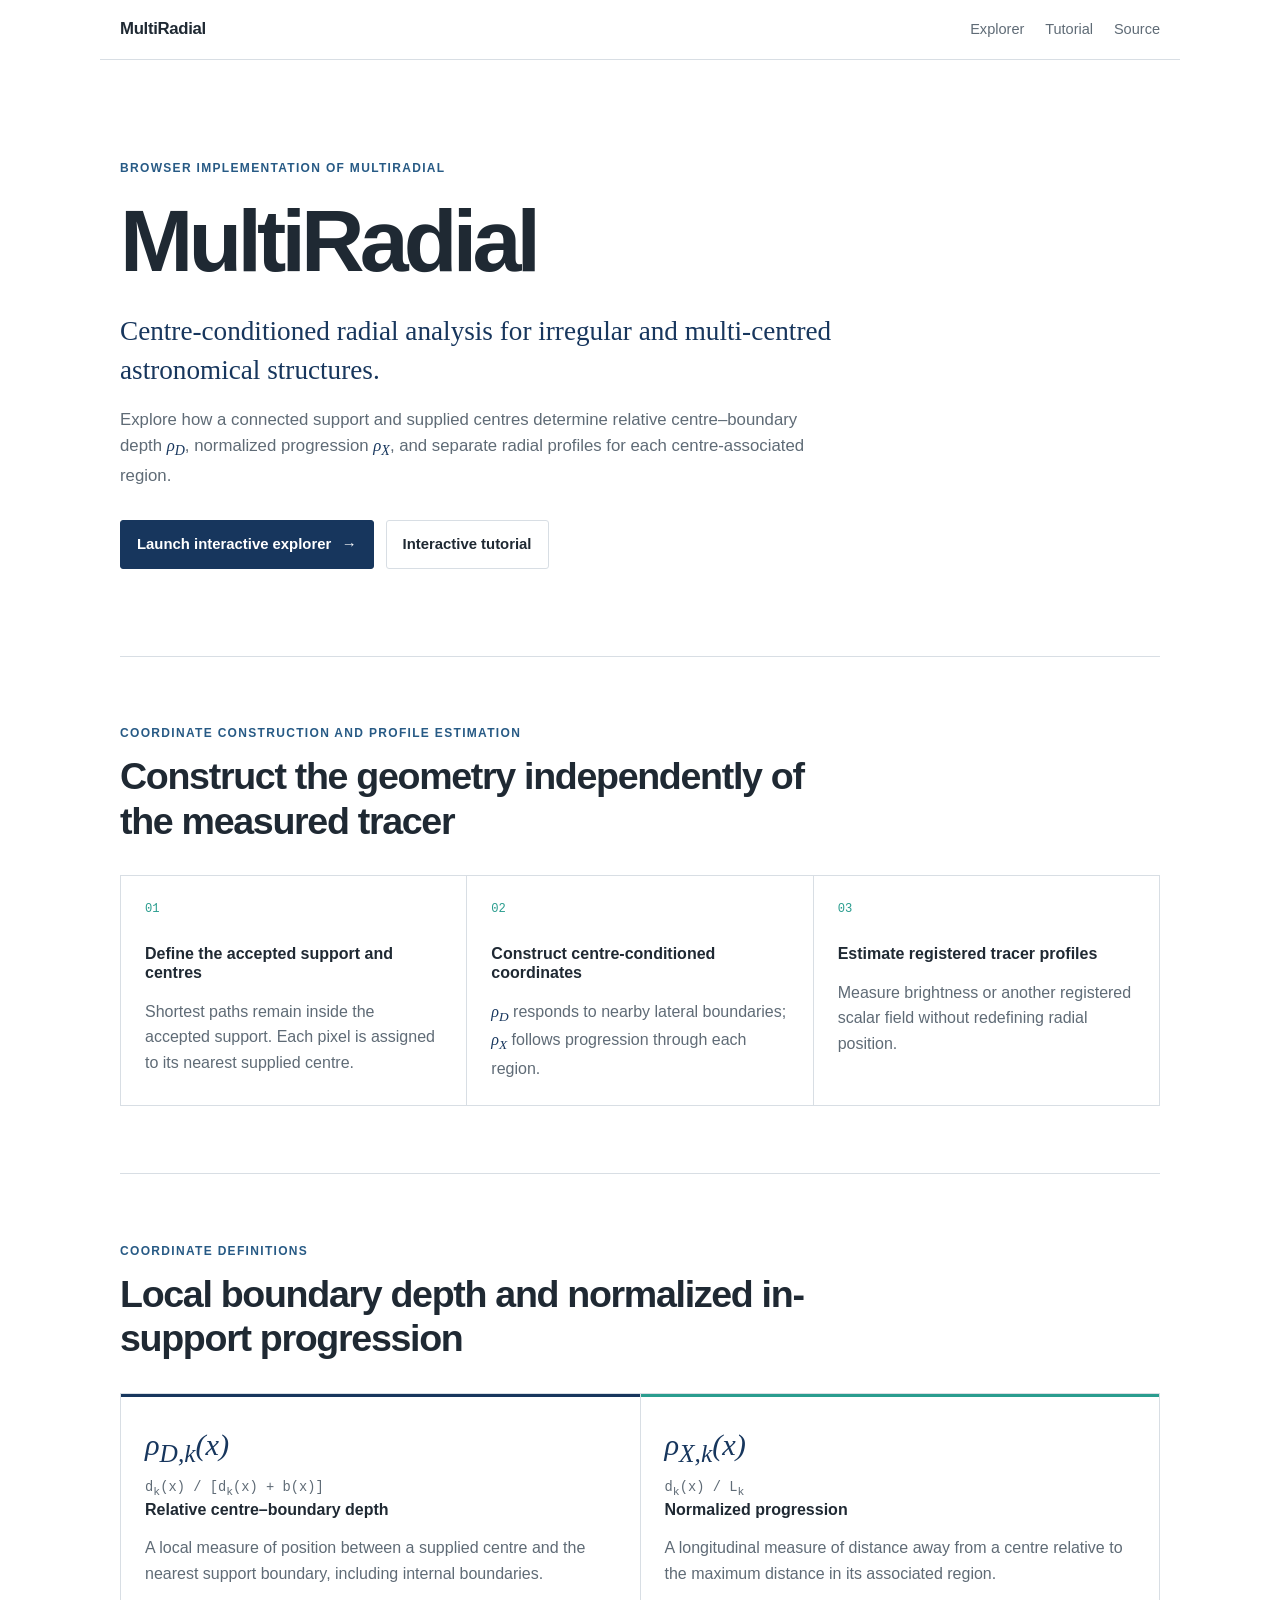
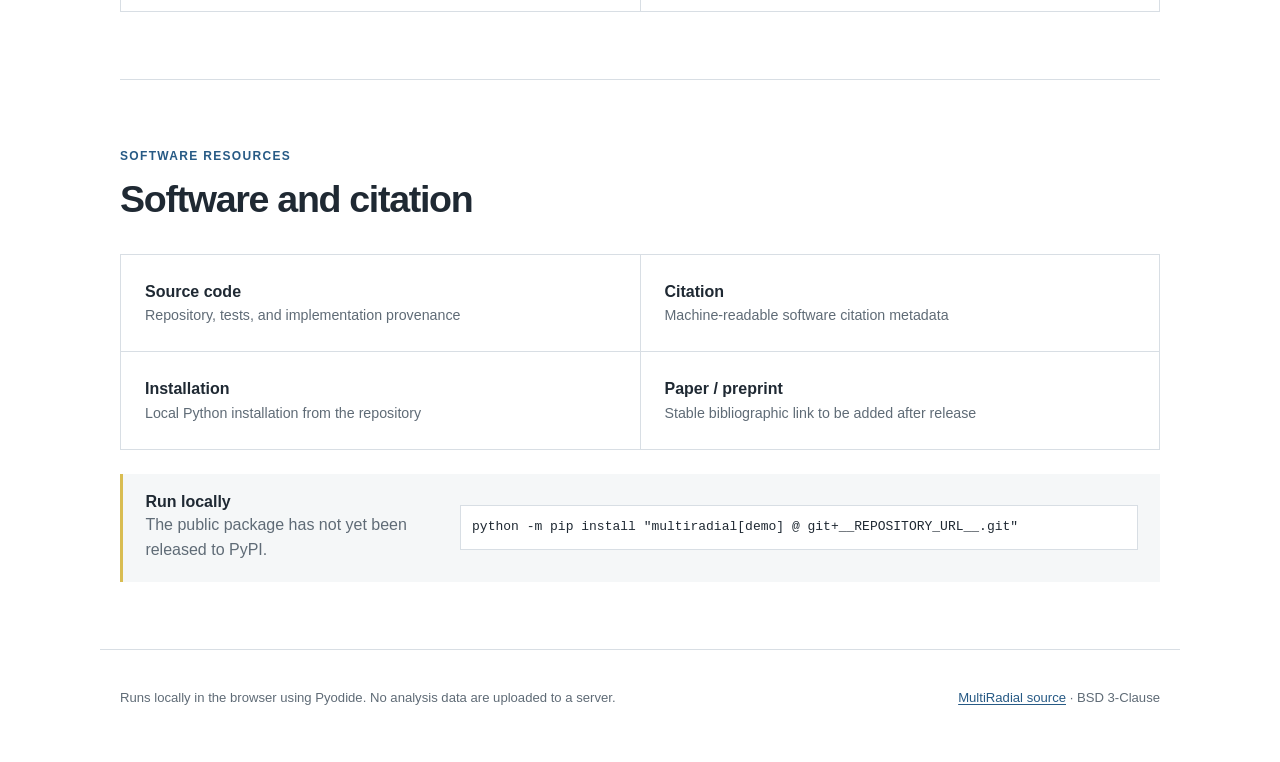
==== web/index.html @ e8181fa6 "Initial MultiRadial browser release" ====
<!doctype html>
<html lang="en">
<head>
  <meta charset="utf-8">
  <meta name="viewport" content="width=device-width, initial-scale=1">
  <meta name="description" content="Interactive browser demonstration of MultiRadial centre-conditioned radial analysis.">
  <link rel="canonical" href="__PAGES_URL__">
  <link rel="stylesheet" href="./assets/site.css">
  <title>MultiRadial — browser demonstration</title>
</head>
<body>
  <header class="site-header">
    <a class="wordmark" href="./" aria-label="MultiRadial home">MultiRadial</a>
    <nav aria-label="Primary navigation">
      <a href="./explorer/">Explorer</a>
      <a href="./tutorial/">Tutorial</a>
      <a href="__REPOSITORY_URL__">Source</a>
    </nav>
  </header>

  <main>
    <section class="intro" aria-labelledby="page-title">
      <p class="eyebrow">Browser implementation of MultiRadial</p>
      <h1 id="page-title">MultiRadial</h1>
      <p class="tagline">Centre-conditioned radial analysis for irregular and multi-centred astronomical structures.</p>
      <p class="lead">
        Explore how a connected support and supplied centres determine relative
        centre–boundary depth <span class="math">ρ<sub>D</sub></span>, normalized
        progression <span class="math">ρ<sub>X</sub></span>, and separate radial
        profiles for each centre-associated region.
      </p>
      <div class="actions">
        <a class="button primary" href="./explorer/">Launch interactive explorer <span aria-hidden="true">→</span></a>
        <a class="button secondary" href="./tutorial/">Interactive tutorial</a>
      </div>
    </section>

    <section class="method" aria-labelledby="method-title">
      <div class="section-heading">
        <p class="eyebrow">Coordinate construction and profile estimation</p>
        <h2 id="method-title">Construct the geometry independently of the measured tracer</h2>
      </div>
      <div class="method-grid">
        <article>
          <span class="step">01</span>
          <h3>Define the accepted support and centres</h3>
          <p>Shortest paths remain inside the accepted support. Each pixel is assigned to its nearest supplied centre.</p>
        </article>
        <article>
          <span class="step">02</span>
          <h3>Construct centre-conditioned coordinates</h3>
          <p><span class="math">ρ<sub>D</sub></span> responds to nearby lateral boundaries; <span class="math">ρ<sub>X</sub></span> follows progression through each region.</p>
        </article>
        <article>
          <span class="step">03</span>
          <h3>Estimate registered tracer profiles</h3>
          <p>Measure brightness or another registered scalar field without redefining radial position.</p>
        </article>
      </div>
    </section>

    <section class="coordinates" aria-labelledby="coordinates-title">
      <div class="section-heading">
        <p class="eyebrow">Coordinate definitions</p>
        <h2 id="coordinates-title">Local boundary depth and normalized in-support progression</h2>
      </div>
      <div class="coordinate-grid">
        <article class="coordinate-card">
          <p class="symbol">ρ<sub>D,k</sub>(x)</p>
          <p class="equation">d<sub>k</sub>(x) / [d<sub>k</sub>(x) + b(x)]</p>
          <h3>Relative centre–boundary depth</h3>
          <p>A local measure of position between a supplied centre and the nearest support boundary, including internal boundaries.</p>
        </article>
        <article class="coordinate-card">
          <p class="symbol">ρ<sub>X,k</sub>(x)</p>
          <p class="equation">d<sub>k</sub>(x) / L<sub>k</sub></p>
          <h3>Normalized progression</h3>
          <p>A longitudinal measure of distance away from a centre relative to the maximum distance in its associated region.</p>
        </article>
      </div>
    </section>

    <section class="resources" aria-labelledby="resources-title">
      <div class="section-heading">
        <p class="eyebrow">Software resources</p>
        <h2 id="resources-title">Software and citation</h2>
      </div>
      <div class="resource-grid">
        <a href="__REPOSITORY_URL__"><strong>Source code</strong><span>Repository, tests, and implementation provenance</span></a>
        <a href="./CITATION.cff"><strong>Citation</strong><span>Machine-readable software citation metadata</span></a>
        <a href="#installation"><strong>Installation</strong><span>Local Python installation from the repository</span></a>
        <div id="paper" class="placeholder"><strong>Paper / preprint</strong><span>Stable bibliographic link to be added after release</span></div>
      </div>
      <div id="installation" class="install-block">
        <div>
          <h3>Run locally</h3>
          <p>The public package has not yet been released to PyPI.</p>
        </div>
        <code>python -m pip install "multiradial[demo] @ git+__REPOSITORY_URL__.git"</code>
      </div>
    </section>
  </main>

  <footer>
    <p>Runs locally in the browser using Pyodide. No analysis data are uploaded to a server.</p>
    <p><a href="__REPOSITORY_URL__">MultiRadial source</a> · BSD 3-Clause</p>
  </footer>
</body>
</html>
---- web/assets/site.css ----
:root {
  color-scheme: light;
  --ink: #1f2933;
  --muted: #5f6b76;
  --line: #d8dee4;
  --paper: #ffffff;
  --wash: #f5f7f8;
  --navy: #17365d;
  --blue: #275a85;
  --teal: #2a9d8f;
  --gold: #d9bd52;
  --max: 1080px;
}

* { box-sizing: border-box; }

html { scroll-behavior: smooth; }

body {
  background: var(--paper);
  color: var(--ink);
  font-family: Inter, ui-sans-serif, -apple-system, BlinkMacSystemFont, "Segoe UI", sans-serif;
  line-height: 1.6;
  margin: 0;
  text-rendering: optimizeLegibility;
}

a { color: var(--blue); text-decoration-thickness: 1px; text-underline-offset: 0.18em; }
a:hover { color: var(--navy); }

.site-header {
  align-items: center;
  border-bottom: 1px solid var(--line);
  display: flex;
  justify-content: space-between;
  margin: 0 auto;
  max-width: var(--max);
  padding: 1rem 1.25rem;
}

.wordmark {
  color: var(--ink);
  font-size: 1.05rem;
  font-weight: 720;
  letter-spacing: -0.02em;
  text-decoration: none;
}

nav { display: flex; gap: 1.3rem; }
nav a { color: var(--muted); font-size: 0.91rem; text-decoration: none; }

main { margin: 0 auto; max-width: var(--max); padding: 0 1.25rem; }

.intro { max-width: 790px; padding: 6.2rem 0 5.4rem; }
.eyebrow {
  color: var(--blue);
  font-size: 0.75rem;
  font-weight: 720;
  letter-spacing: 0.11em;
  margin: 0 0 0.7rem;
  text-transform: uppercase;
}

h1, h2, h3 { line-height: 1.18; }
h1 { font-size: clamp(3rem, 8vw, 5.5rem); letter-spacing: -0.055em; margin: 0; }
h2 { font-size: clamp(1.7rem, 4vw, 2.35rem); letter-spacing: -0.035em; margin: 0; }
h3 { font-size: 1rem; margin: 0 0 0.45rem; }

.tagline {
  color: var(--navy);
  font-family: Georgia, "Times New Roman", serif;
  font-size: clamp(1.25rem, 2.5vw, 1.7rem);
  line-height: 1.42;
  margin: 1.2rem 0 1rem;
}

.lead { color: var(--muted); font-size: 1.05rem; max-width: 720px; }
.math { color: var(--navy); font-family: Georgia, "Times New Roman", serif; font-style: italic; }

.actions { display: flex; flex-wrap: wrap; gap: 0.75rem; margin-top: 1.9rem; }
.button {
  border: 1px solid var(--line);
  border-radius: 3px;
  display: inline-flex;
  font-size: 0.93rem;
  font-weight: 660;
  gap: 0.65rem;
  padding: 0.72rem 1rem;
  text-decoration: none;
}
.button.primary { background: var(--navy); border-color: var(--navy); color: white; }
.button.primary:hover { background: var(--blue); border-color: var(--blue); }
.button.secondary { background: var(--paper); color: var(--ink); }

.method, .coordinates, .resources { border-top: 1px solid var(--line); padding: 4.2rem 0; }
.section-heading { margin-bottom: 2rem; max-width: 720px; }

.method-grid, .coordinate-grid, .resource-grid { display: grid; gap: 1px; background: var(--line); border: 1px solid var(--line); }
.method-grid { grid-template-columns: repeat(3, 1fr); }
.coordinate-grid { grid-template-columns: repeat(2, 1fr); }
.resource-grid { grid-template-columns: repeat(2, 1fr); }

.method-grid article, .coordinate-card, .resource-grid > * {
  background: var(--paper);
  padding: 1.5rem;
}

.method-grid p, .coordinate-card p, .resource-grid span, .install-block p { color: var(--muted); margin-bottom: 0; }
.step { color: var(--teal); display: block; font-family: ui-monospace, monospace; font-size: 0.76rem; margin-bottom: 1.6rem; }

.coordinate-card { border-top: 3px solid var(--navy); }
.coordinate-card + .coordinate-card { border-top-color: var(--teal); }
.symbol { color: var(--navy) !important; font-family: Georgia, serif; font-size: 1.9rem; font-style: italic; margin: 0; }
.equation { font-family: ui-monospace, "SFMono-Regular", Consolas, monospace; font-size: 0.86rem; margin: 0.2rem 0 1.3rem; }

.resource-grid > a { display: flex; flex-direction: column; text-decoration: none; }
.resource-grid strong, .placeholder strong { color: var(--ink); }
.resource-grid span { font-size: 0.89rem; }
.placeholder { display: flex; flex-direction: column; }

.install-block {
  align-items: center;
  background: var(--wash);
  border-left: 3px solid var(--gold);
  display: grid;
  gap: 1.5rem;
  grid-template-columns: minmax(170px, 0.6fr) 1.4fr;
  margin-top: 1.5rem;
  padding: 1.2rem 1.4rem;
}
.install-block h3, .install-block p { margin: 0; }
.install-block code { background: var(--paper); border: 1px solid var(--line); overflow-x: auto; padding: 0.7rem; white-space: nowrap; }

footer {
  border-top: 1px solid var(--line);
  color: var(--muted);
  display: flex;
  font-size: 0.82rem;
  justify-content: space-between;
  margin: 0 auto;
  max-width: var(--max);
  padding: 1.5rem 1.25rem 2.5rem;
}

@media (max-width: 720px) {
  .site-header { align-items: flex-start; }
  nav { gap: 0.75rem; }
  nav a:nth-child(3) { display: none; }
  .intro { padding: 4rem 0 3.5rem; }
  .method, .coordinates, .resources { padding: 3.2rem 0; }
  .method-grid, .coordinate-grid, .resource-grid { grid-template-columns: 1fr; }
  .install-block { grid-template-columns: 1fr; }
  footer { display: block; }
}

@media (prefers-reduced-motion: reduce) {
  html { scroll-behavior: auto; }
}
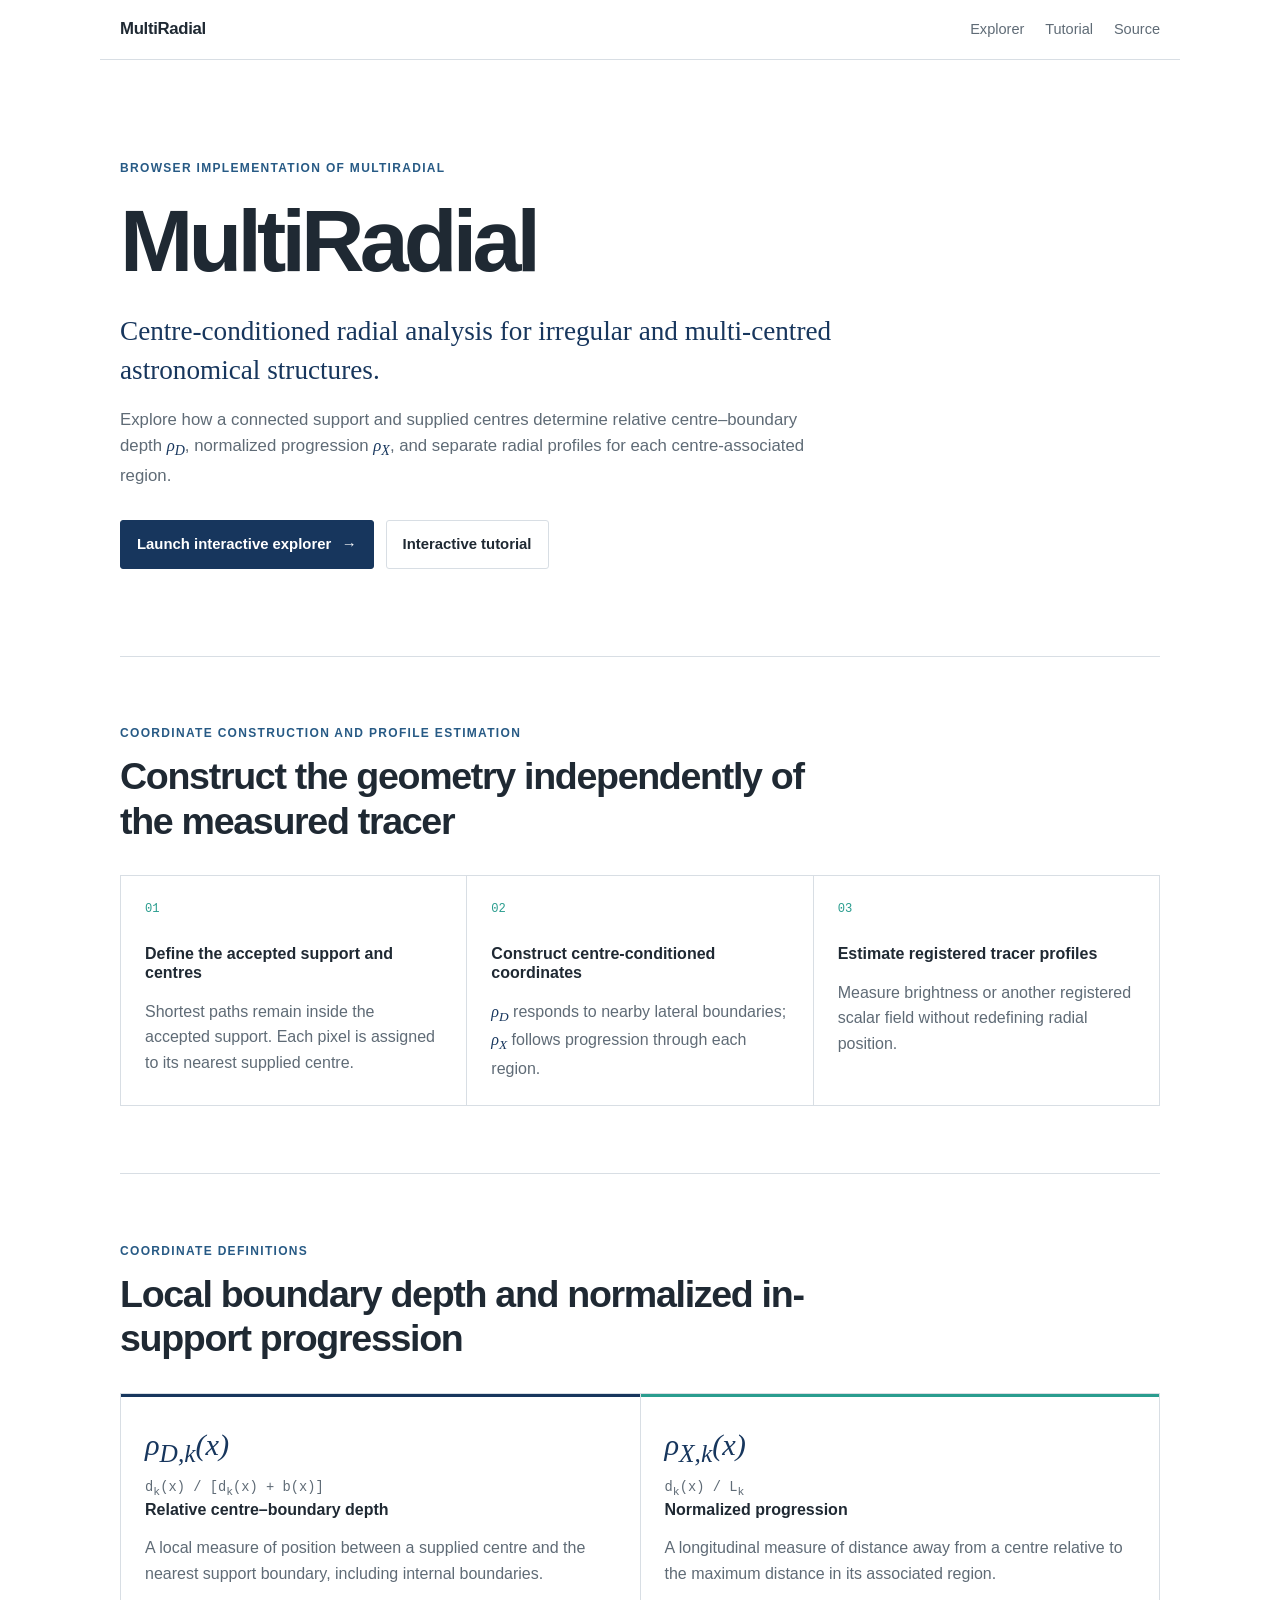
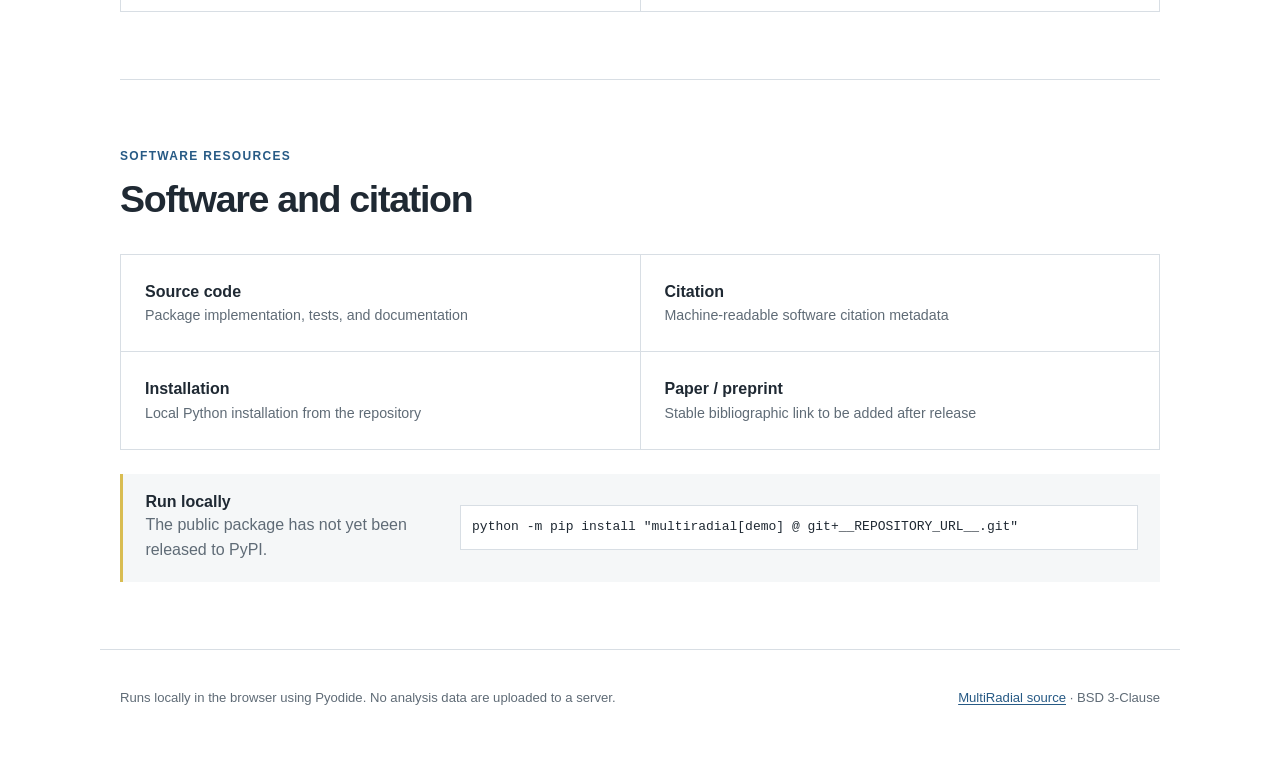
==== commit 86128dbf: "Clarify public documentation language" ====
--- a/web/index.html
+++ b/web/index.html
@@ -86,7 +86,7 @@
         <h2 id="resources-title">Software and citation</h2>
       </div>
       <div class="resource-grid">
-        <a href="__REPOSITORY_URL__"><strong>Source code</strong><span>Repository, tests, and implementation provenance</span></a>
+        <a href="__REPOSITORY_URL__"><strong>Source code</strong><span>Package implementation, tests, and documentation</span></a>
         <a href="./CITATION.cff"><strong>Citation</strong><span>Machine-readable software citation metadata</span></a>
         <a href="#installation"><strong>Installation</strong><span>Local Python installation from the repository</span></a>
         <div id="paper" class="placeholder"><strong>Paper / preprint</strong><span>Stable bibliographic link to be added after release</span></div>
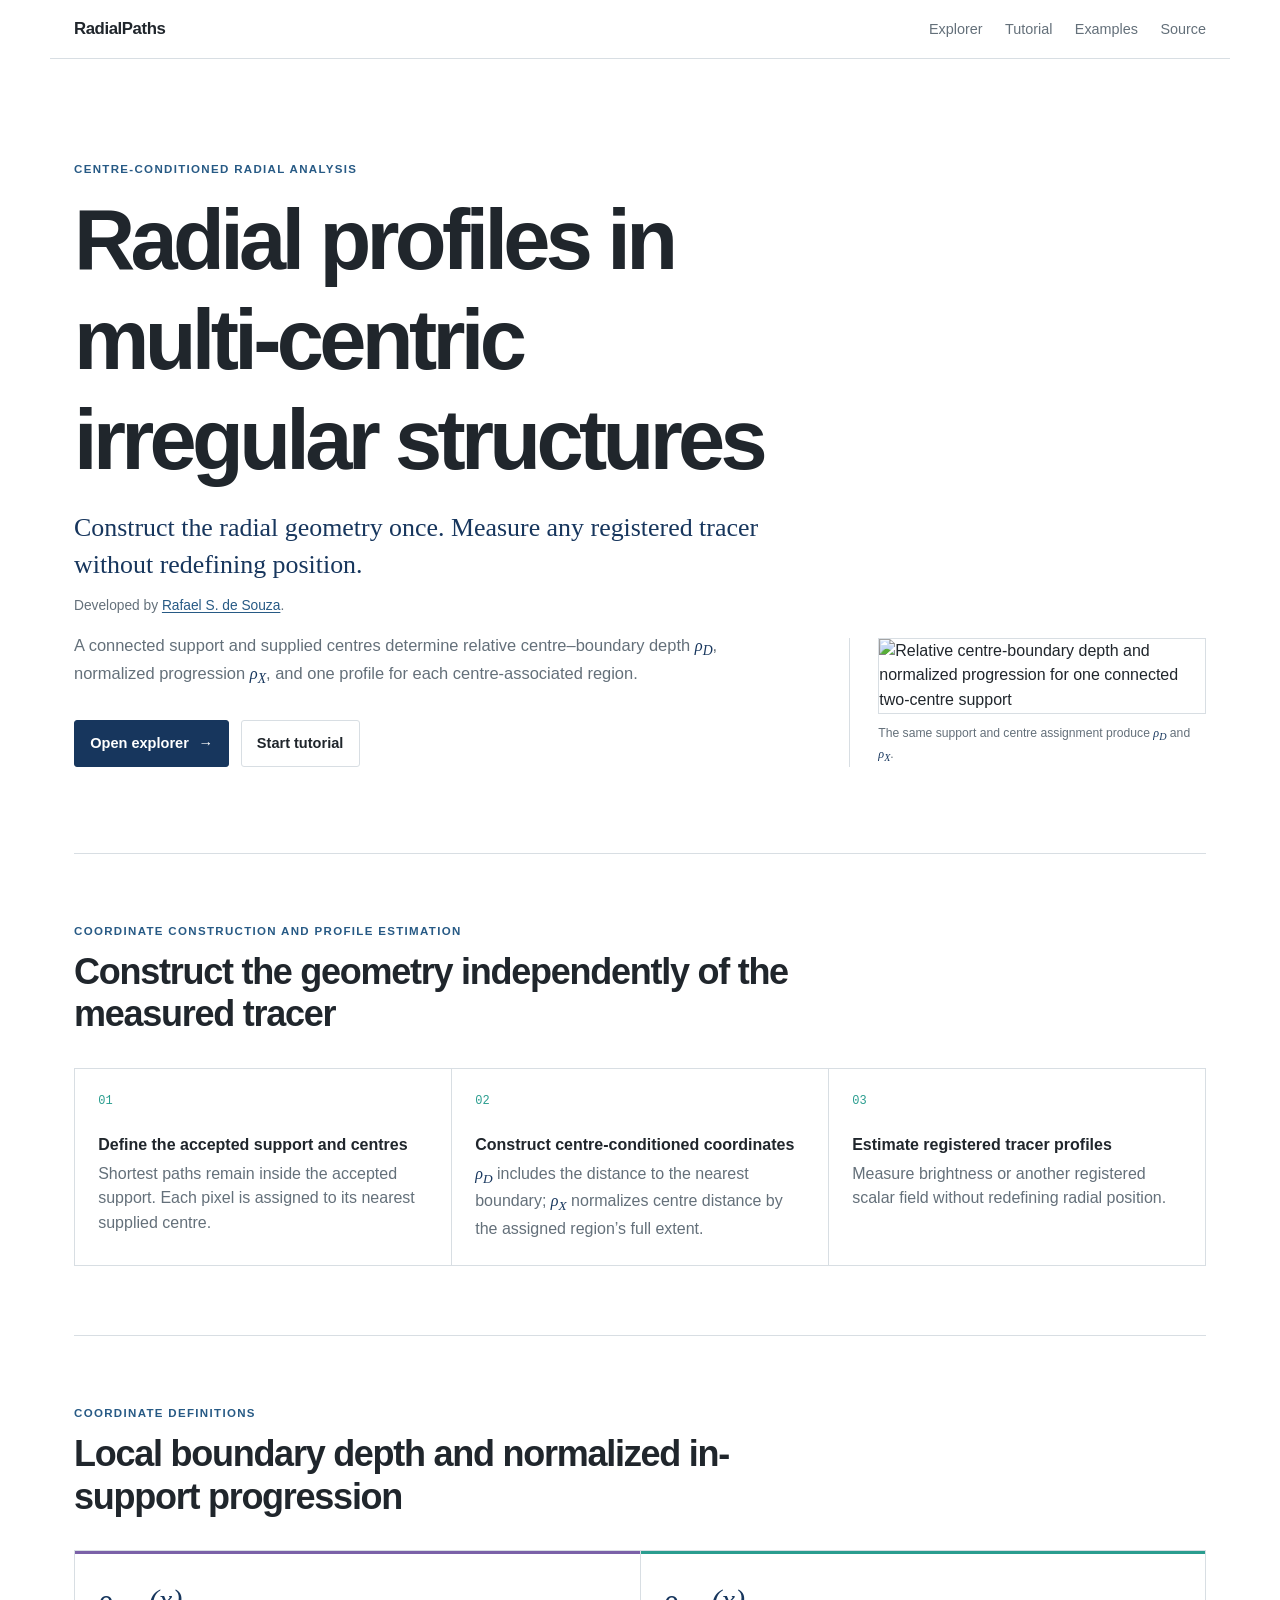
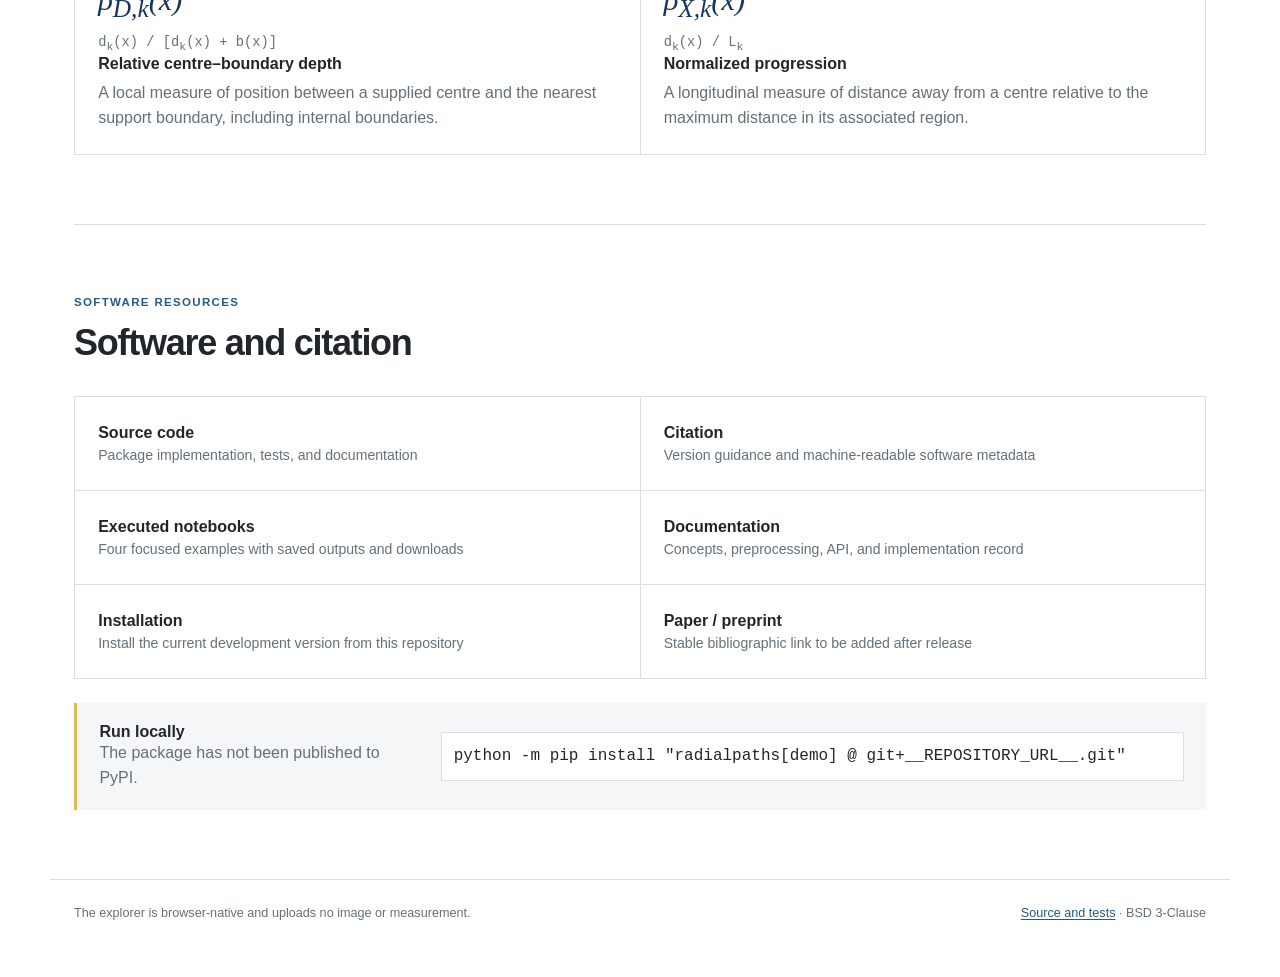
==== commit 8882b791: ":-)" ====
--- a/web/index.html
+++ b/web/index.html
@@ -3,36 +3,48 @@
 <head>
   <meta charset="utf-8">
   <meta name="viewport" content="width=device-width, initial-scale=1">
-  <meta name="description" content="Interactive browser demonstration of MultiRadial centre-conditioned radial analysis.">
+  <meta name="description" content="RadialPaths constructs centre-conditioned radial coordinates inside irregular astronomical supports.">
   <link rel="canonical" href="__PAGES_URL__">
   <link rel="stylesheet" href="./assets/site.css">
-  <title>MultiRadial — browser demonstration</title>
+  <title>RadialPaths — radial profiles in multi-centric irregular structures</title>
 </head>
 <body>
   <header class="site-header">
-    <a class="wordmark" href="./" aria-label="MultiRadial home">MultiRadial</a>
+    <a class="wordmark" href="./" aria-label="RadialPaths home">RadialPaths</a>
     <nav aria-label="Primary navigation">
       <a href="./explorer/">Explorer</a>
       <a href="./tutorial/">Tutorial</a>
+      <a href="./examples/">Examples</a>
       <a href="__REPOSITORY_URL__">Source</a>
     </nav>
   </header>
 
   <main>
     <section class="intro" aria-labelledby="page-title">
-      <p class="eyebrow">Browser implementation of MultiRadial</p>
-      <h1 id="page-title">MultiRadial</h1>
-      <p class="tagline">Centre-conditioned radial analysis for irregular and multi-centred astronomical structures.</p>
-      <p class="lead">
-        Explore how a connected support and supplied centres determine relative
-        centre–boundary depth <span class="math">ρ<sub>D</sub></span>, normalized
-        progression <span class="math">ρ<sub>X</sub></span>, and separate radial
-        profiles for each centre-associated region.
-      </p>
-      <div class="actions">
-        <a class="button primary" href="./explorer/">Launch interactive explorer <span aria-hidden="true">→</span></a>
-        <a class="button secondary" href="./tutorial/">Interactive tutorial</a>
+      <div class="intro-copy">
+        <p class="eyebrow">Centre-conditioned radial analysis</p>
+        <h1 id="page-title">Radial profiles in multi-centric irregular structures</h1>
+        <p class="tagline">Construct the radial geometry once. Measure any registered tracer without redefining position.</p>
+        <p class="byline">Developed by <a href="https://rafaelsdesouza.com.br/">Rafael S. de Souza</a>.</p>
+        <p class="lead">
+          A connected support and supplied centres determine relative
+          centre–boundary depth <span class="math">ρ<sub>D</sub></span>, normalized
+          progression <span class="math">ρ<sub>X</sub></span>, and one profile for
+          each centre-associated region.
+        </p>
+        <div class="actions">
+          <a class="button primary" href="./explorer/">Open explorer <span aria-hidden="true">→</span></a>
+          <a class="button secondary" href="./tutorial/">Start tutorial</a>
+        </div>
       </div>
+      <figure class="hero-visual">
+        <img src="./tutorial/assets/07_final_geometry.png" alt="Relative centre-boundary depth and normalized progression for one connected two-centre support">
+        <figcaption>
+          The same support and centre assignment produce
+          <span class="math">ρ<sub>D</sub></span> and
+          <span class="math">ρ<sub>X</sub></span>.
+        </figcaption>
+      </figure>
     </section>
 
     <section class="method" aria-labelledby="method-title">
@@ -49,7 +61,7 @@
         <article>
           <span class="step">02</span>
           <h3>Construct centre-conditioned coordinates</h3>
-          <p><span class="math">ρ<sub>D</sub></span> responds to nearby lateral boundaries; <span class="math">ρ<sub>X</sub></span> follows progression through each region.</p>
+          <p><span class="math">ρ<sub>D</sub></span> includes the distance to the nearest boundary; <span class="math">ρ<sub>X</sub></span> normalizes centre distance by the assigned region’s full extent.</p>
         </article>
         <article>
           <span class="step">03</span>
@@ -87,23 +99,25 @@
       </div>
       <div class="resource-grid">
         <a href="__REPOSITORY_URL__"><strong>Source code</strong><span>Package implementation, tests, and documentation</span></a>
-        <a href="./CITATION.cff"><strong>Citation</strong><span>Machine-readable software citation metadata</span></a>
-        <a href="#installation"><strong>Installation</strong><span>Local Python installation from the repository</span></a>
+        <a href="./citation/"><strong>Citation</strong><span>Version guidance and machine-readable software metadata</span></a>
+        <a href="./examples/"><strong>Executed notebooks</strong><span>Four focused examples with saved outputs and downloads</span></a>
+        <a href="./docs/"><strong>Documentation</strong><span>Concepts, preprocessing, API, and implementation record</span></a>
+        <a href="#installation"><strong>Installation</strong><span>Install the current development version from this repository</span></a>
         <div id="paper" class="placeholder"><strong>Paper / preprint</strong><span>Stable bibliographic link to be added after release</span></div>
       </div>
       <div id="installation" class="install-block">
         <div>
           <h3>Run locally</h3>
-          <p>The public package has not yet been released to PyPI.</p>
+          <p>The package has not been published to PyPI.</p>
         </div>
-        <code>python -m pip install "multiradial[demo] @ git+__REPOSITORY_URL__.git"</code>
+        <code>python -m pip install "radialpaths[demo] @ git+__REPOSITORY_URL__.git"</code>
       </div>
     </section>
   </main>
 
   <footer>
-    <p>Runs locally in the browser using Pyodide. No analysis data are uploaded to a server.</p>
-    <p><a href="__REPOSITORY_URL__">MultiRadial source</a> · BSD 3-Clause</p>
+    <p>The explorer is browser-native and uploads no image or measurement.</p>
+    <p><a href="__REPOSITORY_URL__">Source and tests</a> · BSD 3-Clause</p>
   </footer>
 </body>
 </html>
--- a/web/assets/site.css
+++ b/web/assets/site.css
@@ -1,32 +1,35 @@
 :root {
   color-scheme: light;
-  --ink: #1f2933;
-  --muted: #5f6b76;
-  --line: #d8dee4;
+  --ink: #20262c;
+  --muted: #64707a;
+  --line: #d8dee3;
+  --line-strong: #9aa5ad;
   --paper: #ffffff;
-  --wash: #f5f7f8;
+  --wash: #f4f6f7;
   --navy: #17365d;
   --blue: #275a85;
   --teal: #2a9d8f;
+  --purple: #7b61a8;
   --gold: #d9bd52;
-  --max: 1080px;
+  --orange: #d55e00;
+  --max: 1180px;
 }
 
 * { box-sizing: border-box; }
-
 html { scroll-behavior: smooth; }
-
 body {
   background: var(--paper);
   color: var(--ink);
   font-family: Inter, ui-sans-serif, -apple-system, BlinkMacSystemFont, "Segoe UI", sans-serif;
-  line-height: 1.6;
+  line-height: 1.55;
   margin: 0;
   text-rendering: optimizeLegibility;
 }
 
 a { color: var(--blue); text-decoration-thickness: 1px; text-underline-offset: 0.18em; }
 a:hover { color: var(--navy); }
+img { display: block; max-width: 100%; }
+button, input, select { font: inherit; }
 
 .site-header {
   align-items: center;
@@ -35,124 +38,198 @@
   justify-content: space-between;
   margin: 0 auto;
   max-width: var(--max);
-  padding: 1rem 1.25rem;
-}
-
-.wordmark {
-  color: var(--ink);
-  font-size: 1.05rem;
-  font-weight: 720;
-  letter-spacing: -0.02em;
-  text-decoration: none;
-}
-
-nav { display: flex; gap: 1.3rem; }
-nav a { color: var(--muted); font-size: 0.91rem; text-decoration: none; }
-
-main { margin: 0 auto; max-width: var(--max); padding: 0 1.25rem; }
-
-.intro { max-width: 790px; padding: 6.2rem 0 5.4rem; }
+  padding: 1rem 1.5rem;
+}
+.wordmark { color: var(--ink); font-size: 1.05rem; font-weight: 750; letter-spacing: -0.025em; text-decoration: none; }
+nav { display: flex; gap: 1.4rem; }
+nav a { color: var(--muted); font-size: 0.9rem; text-decoration: none; }
+nav a[aria-current="page"] { color: var(--ink); font-weight: 680; }
+main { margin: 0 auto; max-width: var(--max); padding: 0 1.5rem; }
+
 .eyebrow {
   color: var(--blue);
-  font-size: 0.75rem;
-  font-weight: 720;
-  letter-spacing: 0.11em;
-  margin: 0 0 0.7rem;
+  font-size: 0.72rem;
+  font-weight: 760;
+  letter-spacing: 0.115em;
+  margin: 0 0 0.65rem;
   text-transform: uppercase;
 }
-
 h1, h2, h3 { line-height: 1.18; }
-h1 { font-size: clamp(3rem, 8vw, 5.5rem); letter-spacing: -0.055em; margin: 0; }
-h2 { font-size: clamp(1.7rem, 4vw, 2.35rem); letter-spacing: -0.035em; margin: 0; }
+h1 { font-size: clamp(2.8rem, 7vw, 5.3rem); letter-spacing: -0.055em; margin: 0; }
+h2 { font-size: clamp(1.65rem, 3.5vw, 2.25rem); letter-spacing: -0.035em; margin: 0; }
 h3 { font-size: 1rem; margin: 0 0 0.45rem; }
-
-.tagline {
-  color: var(--navy);
-  font-family: Georgia, "Times New Roman", serif;
-  font-size: clamp(1.25rem, 2.5vw, 1.7rem);
-  line-height: 1.42;
-  margin: 1.2rem 0 1rem;
-}
-
-.lead { color: var(--muted); font-size: 1.05rem; max-width: 720px; }
+p { margin-top: 0; }
 .math { color: var(--navy); font-family: Georgia, "Times New Roman", serif; font-style: italic; }
 
-.actions { display: flex; flex-wrap: wrap; gap: 0.75rem; margin-top: 1.9rem; }
-.button {
-  border: 1px solid var(--line);
-  border-radius: 3px;
-  display: inline-flex;
-  font-size: 0.93rem;
-  font-weight: 660;
-  gap: 0.65rem;
-  padding: 0.72rem 1rem;
-  text-decoration: none;
-}
+.intro { display: grid; gap: 2rem; grid-template-columns: minmax(0, 1.35fr) minmax(250px, 0.65fr); padding: 6.4rem 0 5.4rem; }
+.intro-copy { max-width: 760px; }
+.tagline { color: var(--navy); font-family: Georgia, "Times New Roman", serif; font-size: clamp(1.22rem, 2.2vw, 1.62rem); line-height: 1.42; margin: 1.25rem 0 1rem; }
+.lead { color: var(--muted); font-size: 1.03rem; max-width: 710px; }
+.byline { color: var(--muted); font-size: 0.86rem; margin: -0.25rem 0 1rem; }
+.hero-visual { align-self: end; border-left: 1px solid var(--line); margin: 0; padding-left: 1.8rem; }
+.hero-visual img { border: 1px solid var(--line); width: 100%; }
+.hero-visual figcaption { color: var(--muted); font-size: 0.76rem; margin-top: 0.65rem; }
+.actions { display: flex; flex-wrap: wrap; gap: 0.72rem; margin-top: 1.9rem; }
+.button { align-items: center; border: 1px solid var(--line); border-radius: 3px; cursor: pointer; display: inline-flex; font-size: 0.91rem; font-weight: 680; gap: 0.6rem; justify-content: center; min-height: 42px; padding: 0.68rem 0.95rem; text-decoration: none; }
 .button.primary { background: var(--navy); border-color: var(--navy); color: white; }
 .button.primary:hover { background: var(--blue); border-color: var(--blue); }
 .button.secondary { background: var(--paper); color: var(--ink); }
 
-.method, .coordinates, .resources { border-top: 1px solid var(--line); padding: 4.2rem 0; }
-.section-heading { margin-bottom: 2rem; max-width: 720px; }
-
-.method-grid, .coordinate-grid, .resource-grid { display: grid; gap: 1px; background: var(--line); border: 1px solid var(--line); }
+.method, .coordinates, .resources, .tutorial-list { border-top: 1px solid var(--line); padding: 4.3rem 0; }
+.section-heading { margin-bottom: 2rem; max-width: 760px; }
+.method-grid, .coordinate-grid, .resource-grid { background: var(--line); border: 1px solid var(--line); display: grid; gap: 1px; }
 .method-grid { grid-template-columns: repeat(3, 1fr); }
 .coordinate-grid { grid-template-columns: repeat(2, 1fr); }
 .resource-grid { grid-template-columns: repeat(2, 1fr); }
-
-.method-grid article, .coordinate-card, .resource-grid > * {
-  background: var(--paper);
-  padding: 1.5rem;
-}
-
+.method-grid article, .coordinate-card, .resource-grid > * { background: var(--paper); padding: 1.45rem; }
 .method-grid p, .coordinate-card p, .resource-grid span, .install-block p { color: var(--muted); margin-bottom: 0; }
-.step { color: var(--teal); display: block; font-family: ui-monospace, monospace; font-size: 0.76rem; margin-bottom: 1.6rem; }
-
-.coordinate-card { border-top: 3px solid var(--navy); }
+.step { color: var(--teal); display: block; font-family: ui-monospace, monospace; font-size: 0.75rem; margin-bottom: 1.55rem; }
+.coordinate-card { border-top: 3px solid var(--purple); }
 .coordinate-card + .coordinate-card { border-top-color: var(--teal); }
 .symbol { color: var(--navy) !important; font-family: Georgia, serif; font-size: 1.9rem; font-style: italic; margin: 0; }
 .equation { font-family: ui-monospace, "SFMono-Regular", Consolas, monospace; font-size: 0.86rem; margin: 0.2rem 0 1.3rem; }
-
 .resource-grid > a { display: flex; flex-direction: column; text-decoration: none; }
 .resource-grid strong, .placeholder strong { color: var(--ink); }
-.resource-grid span { font-size: 0.89rem; }
+.resource-grid span { font-size: 0.88rem; }
 .placeholder { display: flex; flex-direction: column; }
-
-.install-block {
-  align-items: center;
-  background: var(--wash);
-  border-left: 3px solid var(--gold);
-  display: grid;
-  gap: 1.5rem;
-  grid-template-columns: minmax(170px, 0.6fr) 1.4fr;
-  margin-top: 1.5rem;
-  padding: 1.2rem 1.4rem;
-}
+.install-block { align-items: center; background: var(--wash); border-left: 3px solid var(--gold); display: grid; gap: 1.5rem; grid-template-columns: minmax(170px, 0.6fr) 1.4fr; margin-top: 1.5rem; padding: 1.2rem 1.4rem; }
 .install-block h3, .install-block p { margin: 0; }
+code, pre { font-family: "SFMono-Regular", Consolas, ui-monospace, monospace; }
 .install-block code { background: var(--paper); border: 1px solid var(--line); overflow-x: auto; padding: 0.7rem; white-space: nowrap; }
 
-footer {
-  border-top: 1px solid var(--line);
-  color: var(--muted);
-  display: flex;
-  font-size: 0.82rem;
-  justify-content: space-between;
-  margin: 0 auto;
-  max-width: var(--max);
-  padding: 1.5rem 1.25rem 2.5rem;
+/* Explorer */
+.explorer-main { max-width: 1380px; }
+.explorer-intro { align-items: end; border-bottom: 1px solid var(--line); display: grid; gap: 2rem; grid-template-columns: 1fr 0.8fr; padding: 3.7rem 0 2.2rem; }
+.explorer-intro h1 { font-size: clamp(2.25rem, 4.5vw, 4rem); }
+.explorer-intro > p { color: var(--muted); margin: 0; }
+.explorer-shell { display: grid; gap: 1.35rem; grid-template-columns: 250px minmax(0, 1fr); padding: 1.5rem 0 4.5rem; }
+.control-rail { align-self: start; background: var(--wash); border: 1px solid var(--line); display: grid; gap: 0.7rem; padding: 1.15rem; position: sticky; top: 0.75rem; }
+.control-rail h2, .field-card h2, .inspection-card h2, .profile-card h2 { font-size: 1.03rem; letter-spacing: -0.015em; }
+.control-rail label, .control-rail legend { font-size: 0.78rem; font-weight: 720; }
+.control-rail select { background: white; border: 1px solid var(--line-strong); border-radius: 2px; color: var(--ink); padding: 0.55rem 0.58rem; width: 100%; }
+.control-rail fieldset { border: 0; margin: 0.35rem 0; padding: 0; }
+.segmented { display: grid; grid-template-columns: repeat(4, 1fr); margin-top: 0.35rem; }
+.segmented button { background: white; border: 1px solid var(--line-strong); border-right: 0; color: var(--muted); min-height: 37px; }
+.segmented button:last-child { border-right: 1px solid var(--line-strong); }
+.segmented button[aria-pressed="true"] { background: var(--navy); color: white; }
+.control-note, .inspection-note { color: var(--muted); font-size: 0.75rem; margin: 0.45rem 0 0; }
+.conditional-control { display: grid; gap: 0.25rem; margin: 0.25rem 0; }
+.conditional-control[aria-disabled="true"] { opacity: 0.42; }
+.wave-control { border-top: 1px solid var(--line); display: grid; gap: 0.65rem; margin-top: 0.4rem; padding-top: 1rem; }
+.range-heading { align-items: baseline; display: flex; justify-content: space-between; }
+.range-heading output { color: var(--muted); font-family: ui-monospace, monospace; font-size: 0.76rem; }
+.control-rail input[type="range"] { accent-color: var(--teal); width: 100%; }
+.explorer-workspace { min-width: 0; }
+.map-grid { display: grid; gap: 1px; grid-template-columns: repeat(2, minmax(0, 1fr)); background: var(--line); border: 1px solid var(--line); }
+.field-card { background: white; min-width: 0; padding: 1rem; }
+.field-card header { align-items: end; display: flex; justify-content: space-between; min-height: 67px; }
+.field-card header > div { display: flex; gap: 0.65rem; }
+.field-card header p { color: var(--muted); font-size: 0.75rem; margin: 0 0 0.15rem 1rem; max-width: 215px; text-align: right; }
+.coordinate-token { align-items: center; border-radius: 50%; color: white; display: inline-flex; flex: 0 0 37px; font-family: Georgia, serif; font-size: 1rem; font-style: italic; height: 37px; justify-content: center; }
+.coordinate-token.rho-d { background: var(--purple); }
+.coordinate-token.rho-x { background: var(--teal); }
+.field-stage { aspect-ratio: 1.45 / 1; background: #f8f9fa; border: 1px solid var(--line); margin-top: 0.8rem; overflow: hidden; position: relative; }
+.field-stage canvas, .field-stage svg { height: 100%; inset: 0; position: absolute; width: 100%; }
+.field-stage svg { touch-action: none; }
+.support-outline { fill: none; stroke: #343a40; stroke-width: 0.55; vector-effect: non-scaling-stroke; }
+.field-contour { fill: none; opacity: 0.82; stroke: white; stroke-width: 0.65; vector-effect: non-scaling-stroke; }
+.wavefront-contour { fill: none; stroke: #d81b60; stroke-linecap: round; stroke-width: 1.7; vector-effect: non-scaling-stroke; }
+.centre-halo { fill: white; stroke: white; stroke-width: 0.7; vector-effect: non-scaling-stroke; }
+.centre-marker { cursor: grab; stroke: #182027; stroke-width: 0.45; vector-effect: non-scaling-stroke; }
+.centre-marker:active { cursor: grabbing; }
+.shortest-path { fill: none; stroke: white; stroke-linecap: round; stroke-linejoin: round; stroke-width: 2.2; vector-effect: non-scaling-stroke; }
+.selected-pixel { fill: none; stroke: #d81b60; stroke-width: 1.25; vector-effect: non-scaling-stroke; }
+.diagnostic-grid { background: var(--line); border: 1px solid var(--line); border-top: 0; display: grid; gap: 1px; grid-template-columns: minmax(240px, 0.72fr) minmax(0, 1.28fr); }
+.inspection-card, .profile-card { background: white; min-width: 0; padding: 1.2rem; }
+.inspection-values { border-top: 1px solid var(--line); margin-top: 1rem; min-height: 113px; padding-top: 0.8rem; }
+.inspection-values > span { color: var(--muted); font-size: 0.86rem; }
+.inspection-values dl { display: grid; gap: 0.35rem; margin: 0; }
+.inspection-values dl div { display: flex; justify-content: space-between; }
+.inspection-values dt { color: var(--muted); font-size: 0.77rem; }
+.inspection-values dd { font-family: ui-monospace, monospace; font-size: 0.77rem; font-weight: 680; margin: 0; }
+.profile-card { display: grid; grid-template-columns: 180px minmax(0, 1fr); align-items: center; }
+.profile-card svg { min-height: 190px; width: 100%; }
+.chart-axis { fill: none; stroke: #636b72; stroke-width: 1; vector-effect: non-scaling-stroke; }
+.chart-label { fill: #5e6870; font-family: Inter, sans-serif; font-size: 10px; }
+.profile-final { fill: none; opacity: 0.72; stroke: #9aa3aa; stroke-dasharray: 4 3; stroke-width: 1.35; vector-effect: non-scaling-stroke; }
+.profile-current { fill: none; stroke-linecap: round; stroke-width: 2.15; vector-effect: non-scaling-stroke; }
+.profile-key { display: flex; font-size: 0.72rem; gap: 1rem; grid-column: 2; justify-content: flex-end; color: var(--muted); }
+.profile-key i { display: inline-block; margin-right: 0.3rem; vertical-align: 0.2em; width: 20px; }
+.current-line { border-top: 2px solid var(--teal); }
+.final-line { border-top: 2px dashed #9aa3aa; }
+.no-script { background: var(--wash); border: 1px solid var(--line); display: grid; gap: 2rem; grid-template-columns: 0.8fr 1.2fr; margin: 1.5rem 0 4rem; padding: 1.5rem; }
+.no-script h2 { font-size: 1.55rem; }
+.no-js .js-only { display: none; }
+.runtime-fallback { background: #fff6f6; border-left: 3px solid #9f3f4d; color: #572d34; margin: 1.5rem 0; padding: 0.9rem 1rem; }
+
+/* Static tutorial */
+.tutorial-main { display: grid; gap: 3.5rem; grid-template-columns: 210px minmax(0, 820px); justify-content: center; padding-bottom: 5rem; }
+.tutorial-hero { border-bottom: 1px solid var(--line); grid-column: 1 / -1; padding: 4.2rem 0 2.5rem; }
+.tutorial-hero h1 { font-size: clamp(2.7rem, 5.8vw, 4.8rem); max-width: 900px; }
+.tutorial-hero p:last-child { color: var(--muted); font-size: 1.05rem; max-width: 740px; }
+.contents { align-self: start; border-left: 1px solid var(--line); padding-left: 1rem; position: sticky; top: 1rem; }
+.contents strong { display: block; font-size: 0.78rem; margin-bottom: 0.7rem; text-transform: uppercase; }
+.contents a { color: var(--muted); display: block; font-size: 0.79rem; margin: 0.5rem 0; text-decoration: none; }
+.tutorial-article section { border-bottom: 1px solid var(--line); padding: 0 0 3.8rem; margin-bottom: 3.8rem; }
+.tutorial-article h2 { font-size: 2rem; }
+.tutorial-article h3 { margin-top: 1.5rem; }
+.tutorial-article p, .tutorial-article li { color: #4e5962; }
+.tutorial-article figure { margin: 1.7rem 0; }
+.tutorial-article figcaption { color: var(--muted); font-size: 0.77rem; margin-top: 0.65rem; }
+.tutorial-article pre { background: #f6f7f8; border-left: 3px solid var(--navy); font-size: 0.78rem; overflow-x: auto; padding: 1rem; }
+.candidate-table { border-collapse: collapse; font-size: 0.8rem; margin: 1.3rem 0; width: 100%; }
+.candidate-table th, .candidate-table td { border-bottom: 1px solid var(--line); padding: 0.55rem; text-align: right; }
+.candidate-table th:first-child, .candidate-table td:first-child { text-align: left; }
+.callout { background: var(--wash); border-left: 3px solid var(--teal); padding: 1rem 1.15rem; }
+
+/* Executed-notebook gallery */
+.gallery-hero { border-bottom: 1px solid var(--line); padding: 4.6rem 0 3rem; }
+.gallery-hero h1 { font-size: clamp(2.7rem, 6vw, 4.7rem); }
+.gallery-hero > p:last-child { color: var(--muted); font-size: 1rem; max-width: 720px; }
+.notebook-grid { display: grid; gap: 1px; grid-template-columns: repeat(2, minmax(0, 1fr)); background: var(--line); border: 1px solid var(--line); margin: 2.5rem 0 5rem; }
+.notebook-card { background: white; display: grid; grid-template-rows: auto 1fr auto; min-width: 0; }
+.notebook-card > img { aspect-ratio: 16 / 8.8; background: var(--wash); border-bottom: 1px solid var(--line); object-fit: cover; width: 100%; }
+.notebook-card > div { padding: 1.25rem 1.35rem; }
+.notebook-card h2 { font-size: 1.3rem; }
+.notebook-card p { color: var(--muted); margin: 0.55rem 0 0; }
+.notebook-card footer { border-top: 1px solid var(--line); display: flex; flex-wrap: wrap; gap: 0.9rem; margin: 0; padding: 0.8rem 1.35rem 1rem; }
+.notebook-card footer a, .notebook-card footer span { font-size: 0.72rem; }
+.notebook-card footer span { color: var(--muted); }
+.citation-page { max-width: 820px; min-height: 67vh; padding: 5rem 0; }
+.citation-page h1 { font-size: clamp(2.6rem, 6vw, 4.5rem); }
+.citation-page > p { color: var(--muted); font-size: 1.02rem; margin: 1.4rem 0; }
+
+footer { border-top: 1px solid var(--line); color: var(--muted); display: flex; font-size: 0.79rem; justify-content: space-between; margin: 0 auto; max-width: var(--max); padding: 1.5rem 1.5rem 2.5rem; }
+
+@media (max-width: 920px) {
+  .intro, .explorer-intro { grid-template-columns: 1fr; }
+  .hero-visual { border-left: 0; border-top: 1px solid var(--line); padding-left: 0; padding-top: 1.2rem; }
+  .explorer-shell { grid-template-columns: 1fr; }
+  .control-rail { grid-template-columns: repeat(2, minmax(0, 1fr)); position: static; }
+  .control-rail > div:first-child, .control-rail .wave-control { grid-column: 1 / -1; }
+  .profile-card { grid-template-columns: 1fr; }
+  .profile-key { grid-column: 1; }
 }
 
 @media (max-width: 720px) {
   .site-header { align-items: flex-start; }
   nav { gap: 0.75rem; }
-  nav a:nth-child(3) { display: none; }
+  nav a:last-child { display: none; }
+  main { padding: 0 1rem; }
   .intro { padding: 4rem 0 3.5rem; }
   .method, .coordinates, .resources { padding: 3.2rem 0; }
-  .method-grid, .coordinate-grid, .resource-grid { grid-template-columns: 1fr; }
+  .method-grid, .coordinate-grid, .resource-grid, .map-grid, .diagnostic-grid, .no-script { grid-template-columns: 1fr; }
+  .notebook-grid { grid-template-columns: 1fr; }
   .install-block { grid-template-columns: 1fr; }
-  footer { display: block; }
-}
-
-@media (prefers-reduced-motion: reduce) {
-  html { scroll-behavior: auto; }
-}
+  .explorer-intro { padding-top: 2.8rem; }
+  .control-rail { grid-template-columns: 1fr; }
+  .control-rail > div:first-child, .control-rail .wave-control { grid-column: 1; }
+  .field-card header { align-items: start; display: block; }
+  .field-card header p { margin: 0.7rem 0 0; max-width: none; text-align: left; }
+  .tutorial-main { display: block; }
+  .tutorial-hero { padding: 3rem 0 2rem; }
+  .contents { border-left: 0; border-bottom: 1px solid var(--line); margin-bottom: 2.5rem; padding: 0 0 1.5rem; position: static; }
+  footer { display: block; padding-inline: 1rem; }
+}
+
+@media (prefers-reduced-motion: reduce) { html { scroll-behavior: auto; } }
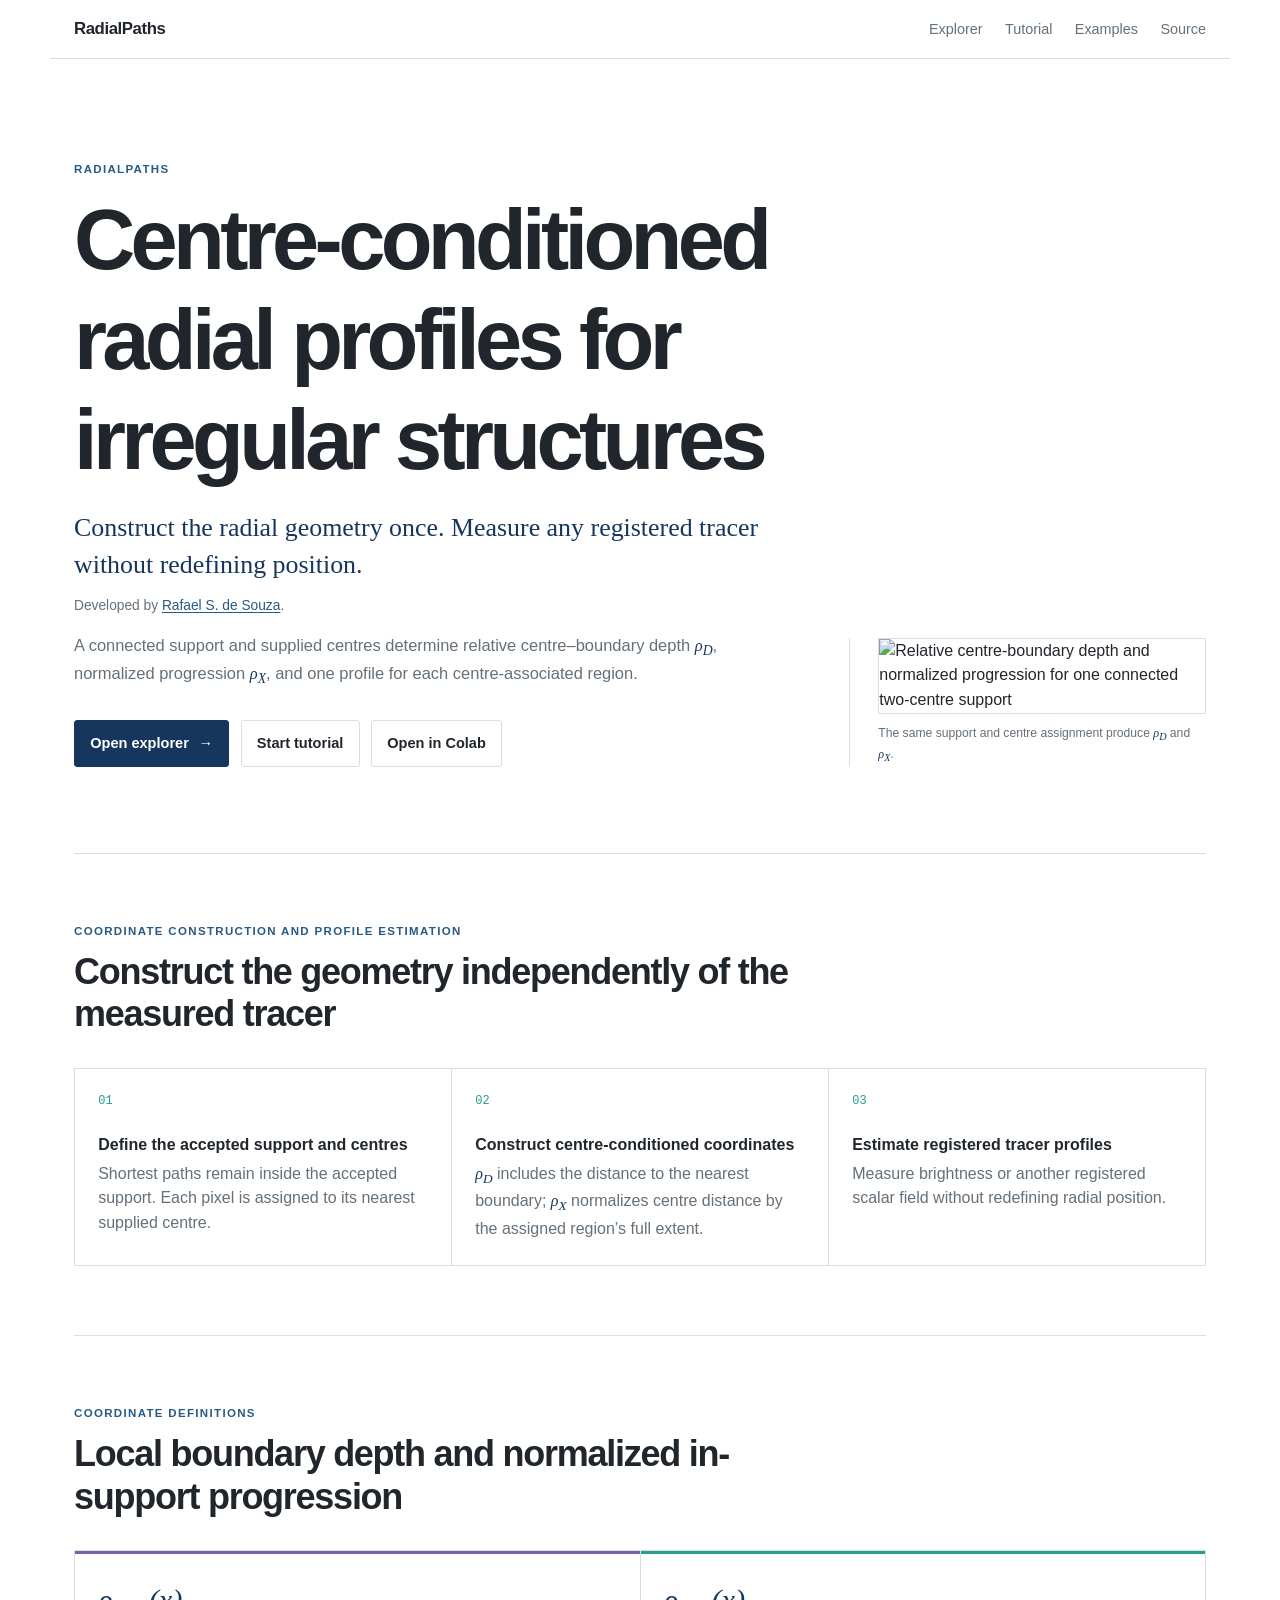
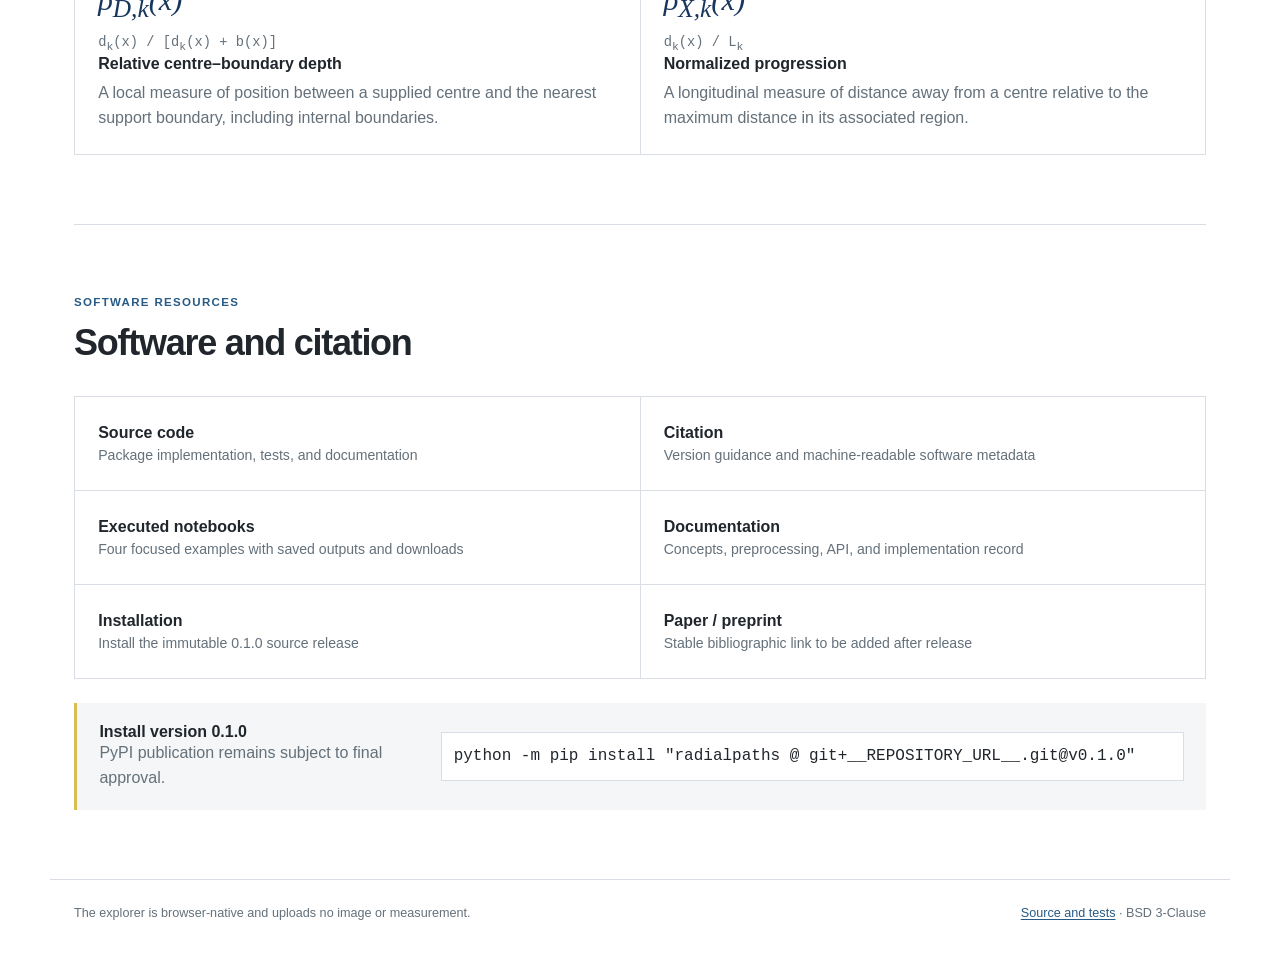
==== commit 3ce65d0d: ":-)" ====
--- a/web/index.html
+++ b/web/index.html
@@ -3,10 +3,11 @@
 <head>
   <meta charset="utf-8">
   <meta name="viewport" content="width=device-width, initial-scale=1">
+  <link rel="icon" href="data:,">
   <meta name="description" content="RadialPaths constructs centre-conditioned radial coordinates inside irregular astronomical supports.">
   <link rel="canonical" href="__PAGES_URL__">
   <link rel="stylesheet" href="./assets/site.css">
-  <title>RadialPaths — radial profiles in multi-centric irregular structures</title>
+  <title>RadialPaths — centre-conditioned radial profiles for irregular structures</title>
 </head>
 <body>
   <header class="site-header">
@@ -22,8 +23,8 @@
   <main>
     <section class="intro" aria-labelledby="page-title">
       <div class="intro-copy">
-        <p class="eyebrow">Centre-conditioned radial analysis</p>
-        <h1 id="page-title">Radial profiles in multi-centric irregular structures</h1>
+        <p class="eyebrow">RadialPaths</p>
+        <h1 id="page-title">Centre-conditioned radial profiles for irregular structures</h1>
         <p class="tagline">Construct the radial geometry once. Measure any registered tracer without redefining position.</p>
         <p class="byline">Developed by <a href="https://rafaelsdesouza.com.br/">Rafael S. de Souza</a>.</p>
         <p class="lead">
@@ -35,6 +36,7 @@
         <div class="actions">
           <a class="button primary" href="./explorer/">Open explorer <span aria-hidden="true">→</span></a>
           <a class="button secondary" href="./tutorial/">Start tutorial</a>
+          <a class="button secondary" href="https://colab.research.google.com/github/RafaelSdeSouza/radialpaths/blob/v0.1.0/examples/01_quickstart.ipynb">Open in Colab</a>
         </div>
       </div>
       <figure class="hero-visual">
@@ -102,15 +104,15 @@
         <a href="./citation/"><strong>Citation</strong><span>Version guidance and machine-readable software metadata</span></a>
         <a href="./examples/"><strong>Executed notebooks</strong><span>Four focused examples with saved outputs and downloads</span></a>
         <a href="./docs/"><strong>Documentation</strong><span>Concepts, preprocessing, API, and implementation record</span></a>
-        <a href="#installation"><strong>Installation</strong><span>Install the current development version from this repository</span></a>
+        <a href="#installation"><strong>Installation</strong><span>Install the immutable 0.1.0 source release</span></a>
         <div id="paper" class="placeholder"><strong>Paper / preprint</strong><span>Stable bibliographic link to be added after release</span></div>
       </div>
       <div id="installation" class="install-block">
         <div>
-          <h3>Run locally</h3>
-          <p>The package has not been published to PyPI.</p>
+          <h3>Install version 0.1.0</h3>
+          <p>PyPI publication remains subject to final approval.</p>
         </div>
-        <code>python -m pip install "radialpaths[demo] @ git+__REPOSITORY_URL__.git"</code>
+        <code>python -m pip install "radialpaths @ git+__REPOSITORY_URL__.git@v0.1.0"</code>
       </div>
     </section>
   </main>
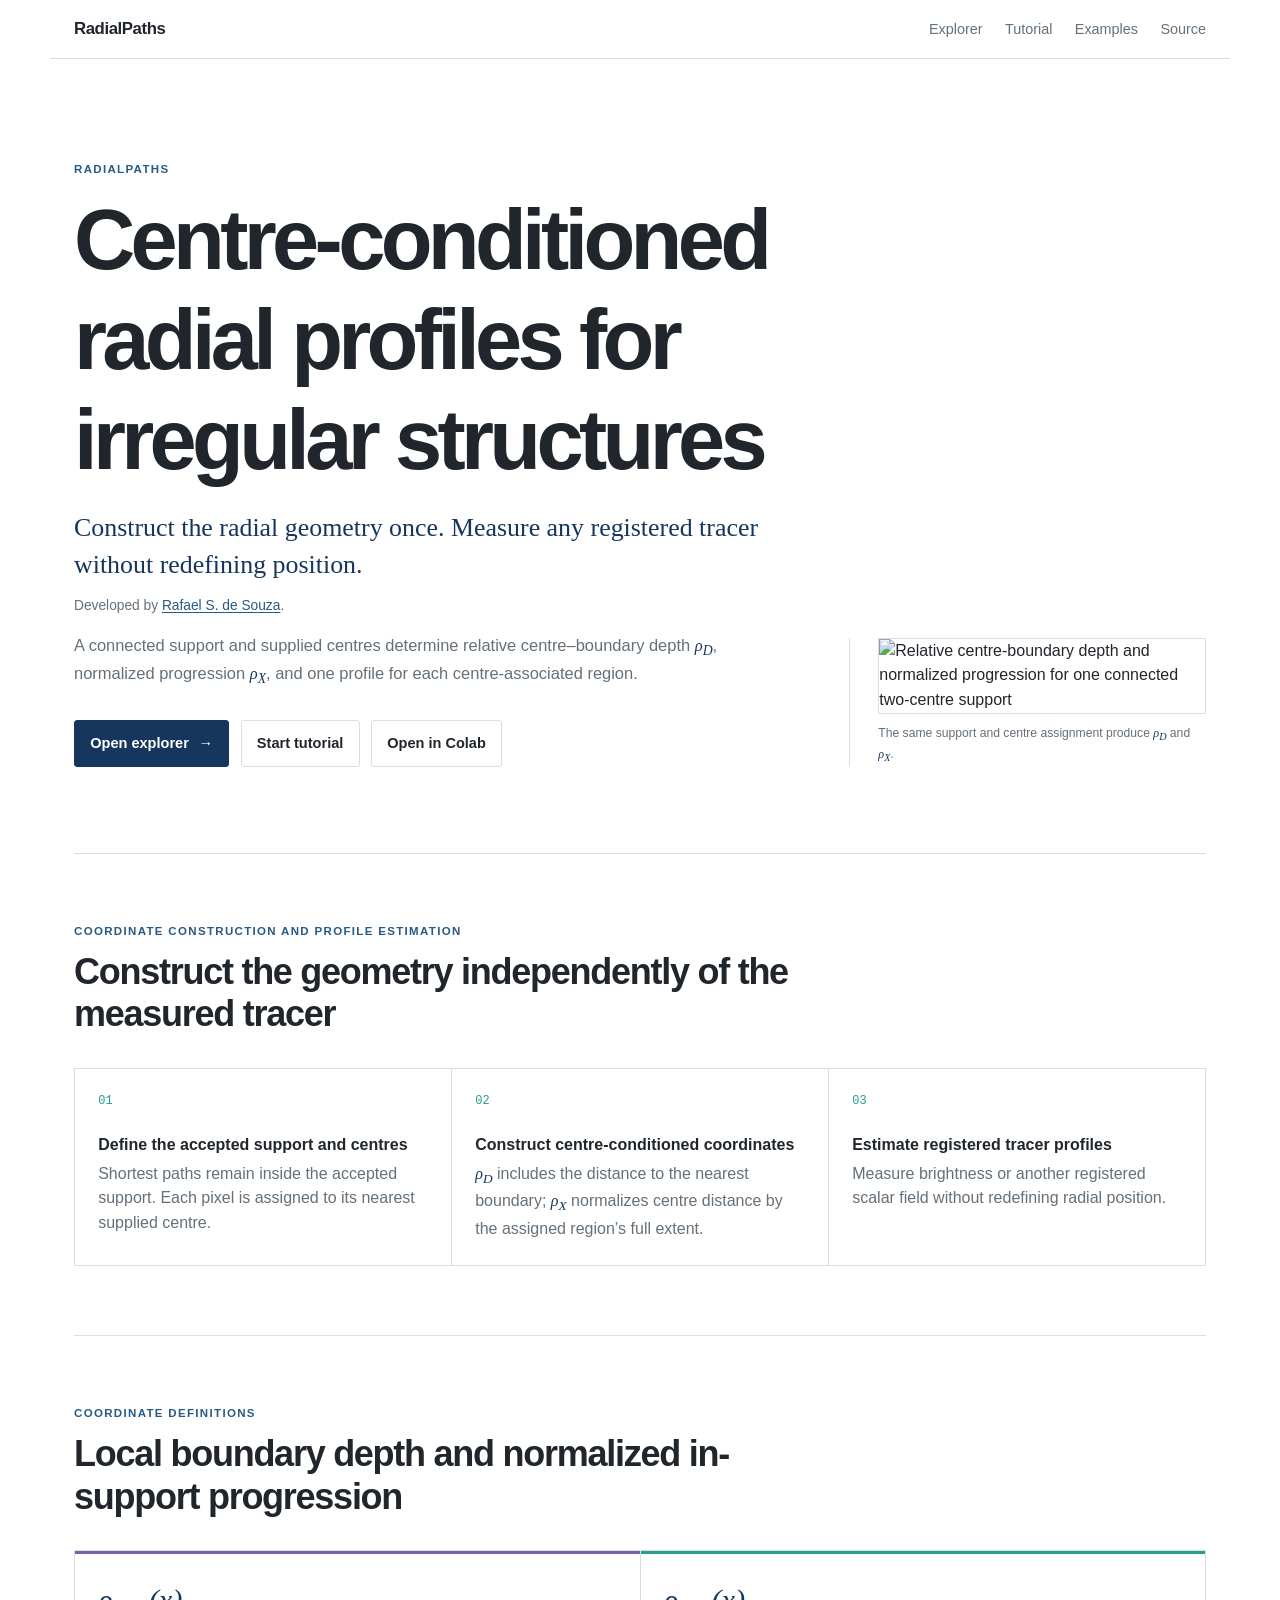
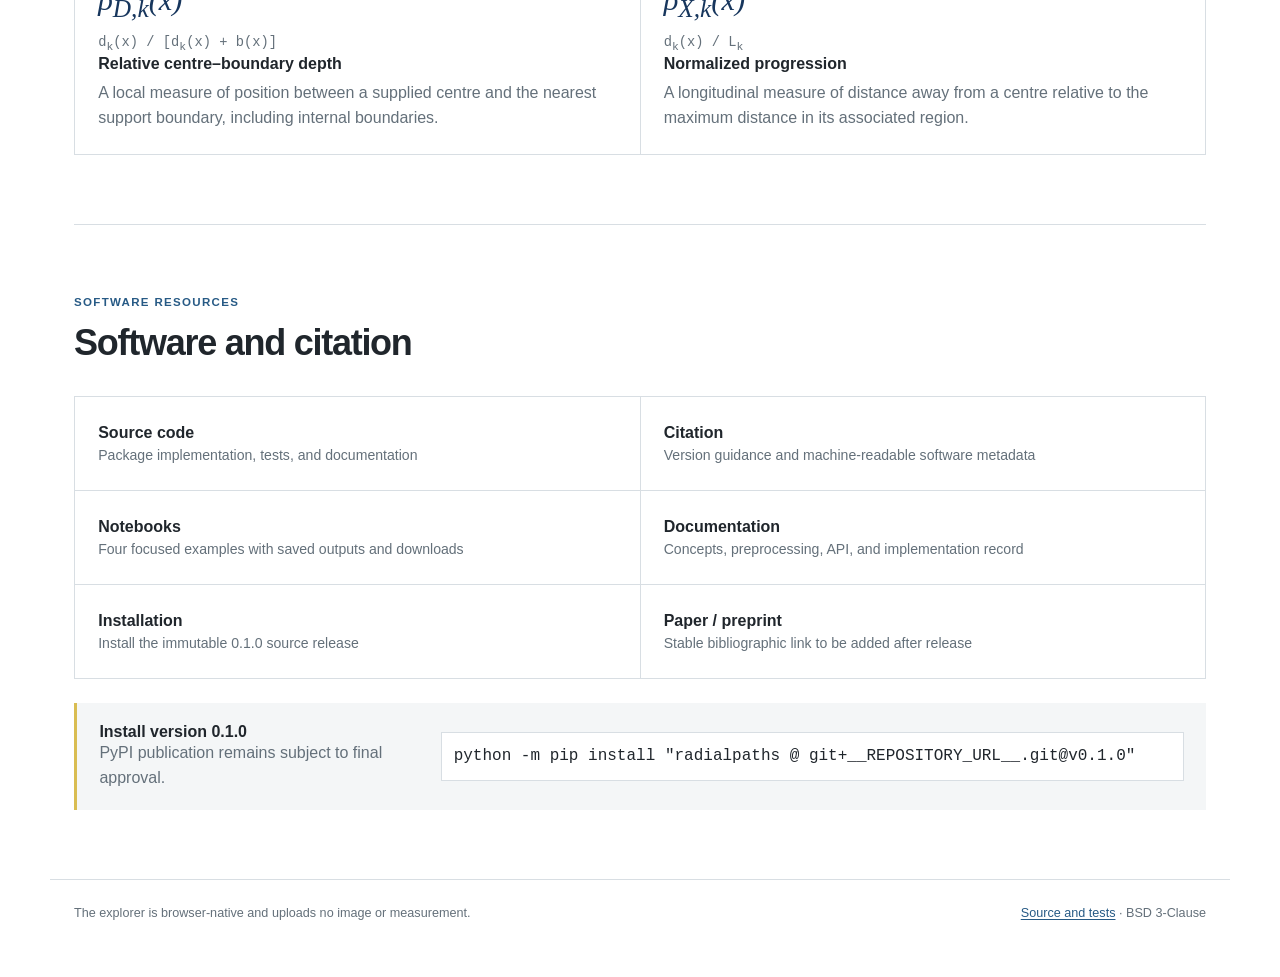
==== commit 3792ef09: ":-)" ====
--- a/web/index.html
+++ b/web/index.html
@@ -102,7 +102,7 @@
       <div class="resource-grid">
         <a href="__REPOSITORY_URL__"><strong>Source code</strong><span>Package implementation, tests, and documentation</span></a>
         <a href="./citation/"><strong>Citation</strong><span>Version guidance and machine-readable software metadata</span></a>
-        <a href="./examples/"><strong>Executed notebooks</strong><span>Four focused examples with saved outputs and downloads</span></a>
+        <a href="./examples/"><strong>Notebooks</strong><span>Four focused examples with saved outputs and downloads</span></a>
         <a href="./docs/"><strong>Documentation</strong><span>Concepts, preprocessing, API, and implementation record</span></a>
         <a href="#installation"><strong>Installation</strong><span>Install the immutable 0.1.0 source release</span></a>
         <div id="paper" class="placeholder"><strong>Paper / preprint</strong><span>Stable bibliographic link to be added after release</span></div>
--- a/web/assets/site.css
+++ b/web/assets/site.css
@@ -187,13 +187,18 @@
 .gallery-hero h1 { font-size: clamp(2.7rem, 6vw, 4.7rem); }
 .gallery-hero > p:last-child { color: var(--muted); font-size: 1rem; max-width: 720px; }
 .notebook-grid { display: grid; gap: 1px; grid-template-columns: repeat(2, minmax(0, 1fr)); background: var(--line); border: 1px solid var(--line); margin: 2.5rem 0 5rem; }
-.notebook-card { background: white; display: grid; grid-template-rows: auto 1fr auto; min-width: 0; }
-.notebook-card > img { aspect-ratio: 16 / 8.8; background: var(--wash); border-bottom: 1px solid var(--line); object-fit: cover; width: 100%; }
+.notebook-card { background: white; display: grid; grid-template-rows: auto 1fr auto; min-width: 0; overflow: hidden; position: relative; transition: box-shadow 140ms ease, transform 140ms ease; }
+.notebook-card:hover { box-shadow: 0 8px 24px rgb(23 54 93 / 10%); transform: translateY(-1px); z-index: 1; }
+.notebook-preview { aspect-ratio: 2.5 / 1; background: var(--wash); border-bottom: 1px solid var(--line); overflow: hidden; }
+.notebook-preview img { height: 100%; object-fit: contain; object-position: center; width: 100%; }
 .notebook-card > div { padding: 1.25rem 1.35rem; }
 .notebook-card h2 { font-size: 1.3rem; }
+.notebook-card h2 a { color: var(--ink); text-decoration: none; }
+.notebook-card h2 a::after { content: ""; inset: 0; position: absolute; }
+.notebook-card h2 a:focus-visible::after { outline: 3px solid var(--blue); outline-offset: -3px; }
 .notebook-card p { color: var(--muted); margin: 0.55rem 0 0; }
 .notebook-card footer { border-top: 1px solid var(--line); display: flex; flex-wrap: wrap; gap: 0.9rem; margin: 0; padding: 0.8rem 1.35rem 1rem; }
-.notebook-card footer a, .notebook-card footer span { font-size: 0.72rem; }
+.notebook-card footer a, .notebook-card footer span { font-size: 0.72rem; position: relative; z-index: 2; }
 .notebook-card footer span { color: var(--muted); }
 .citation-page { max-width: 820px; min-height: 67vh; padding: 5rem 0; }
 .citation-page h1 { font-size: clamp(2.6rem, 6vw, 4.5rem); }
